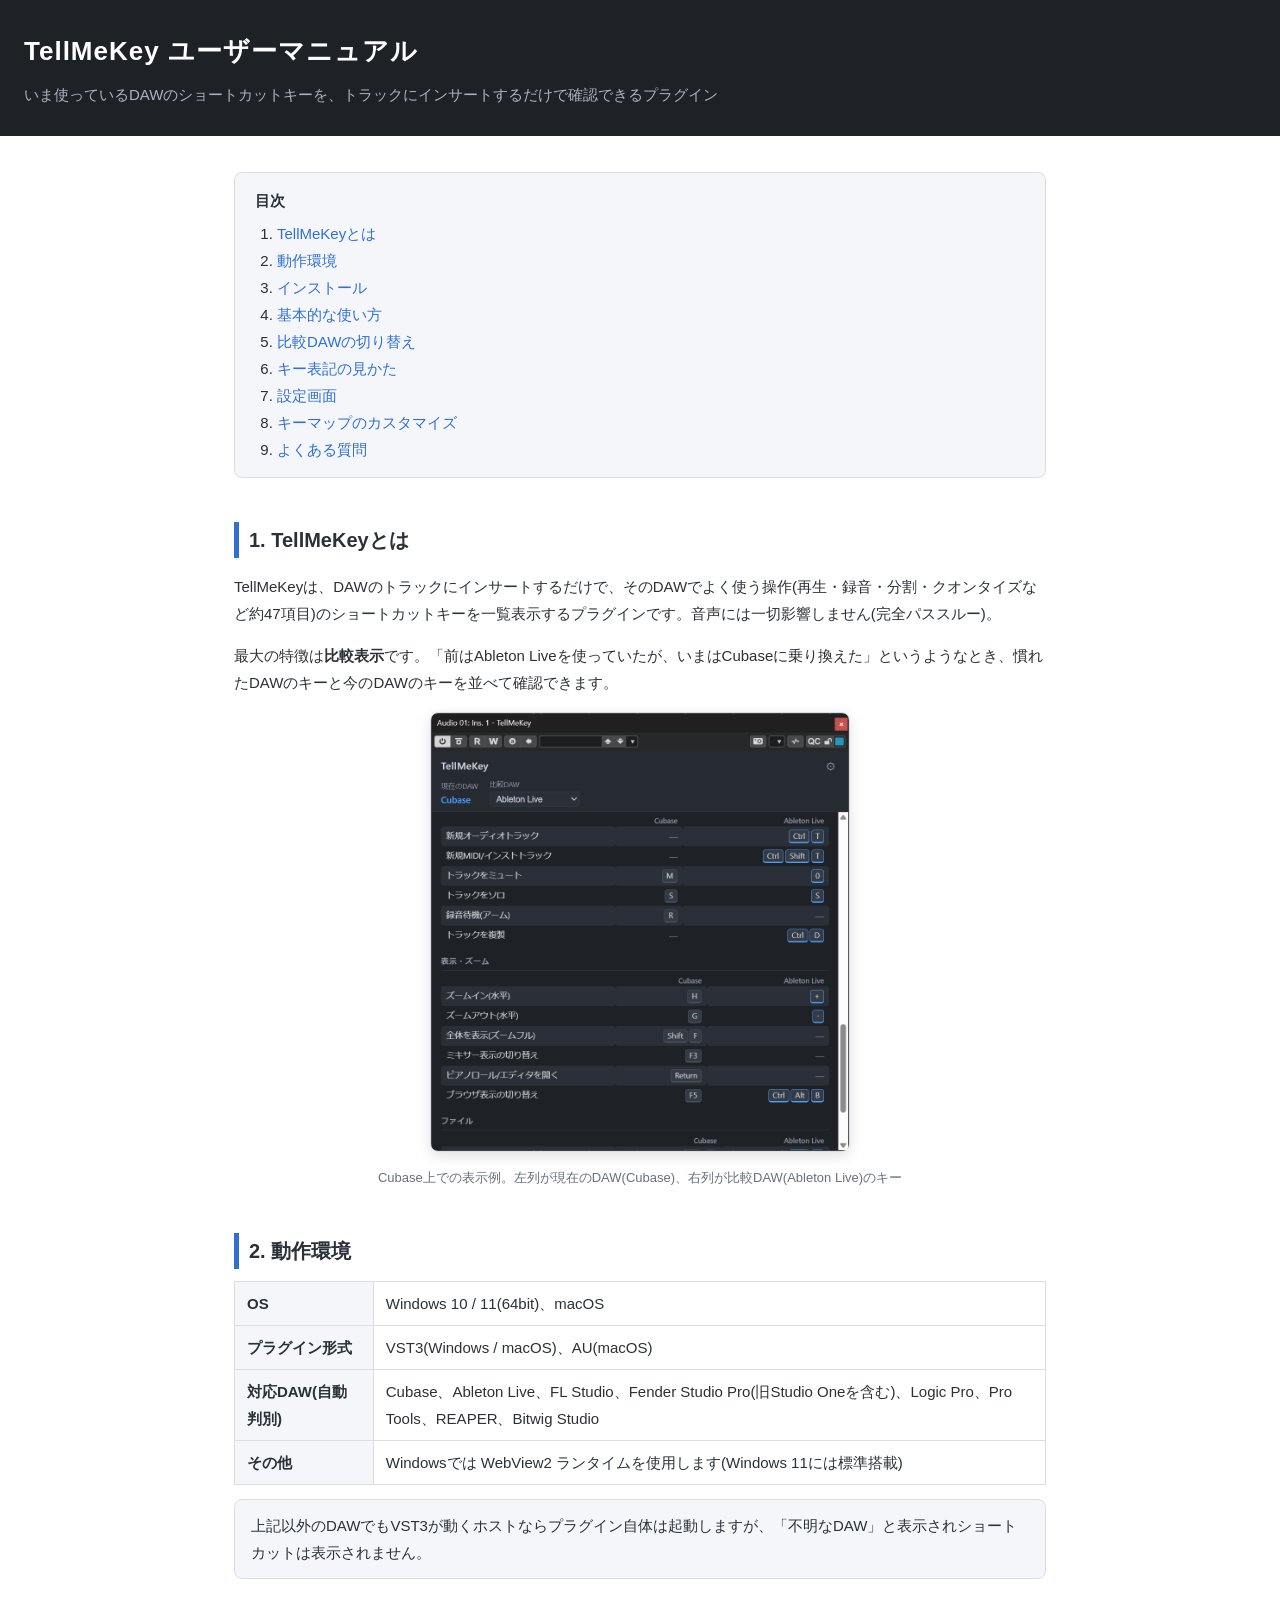
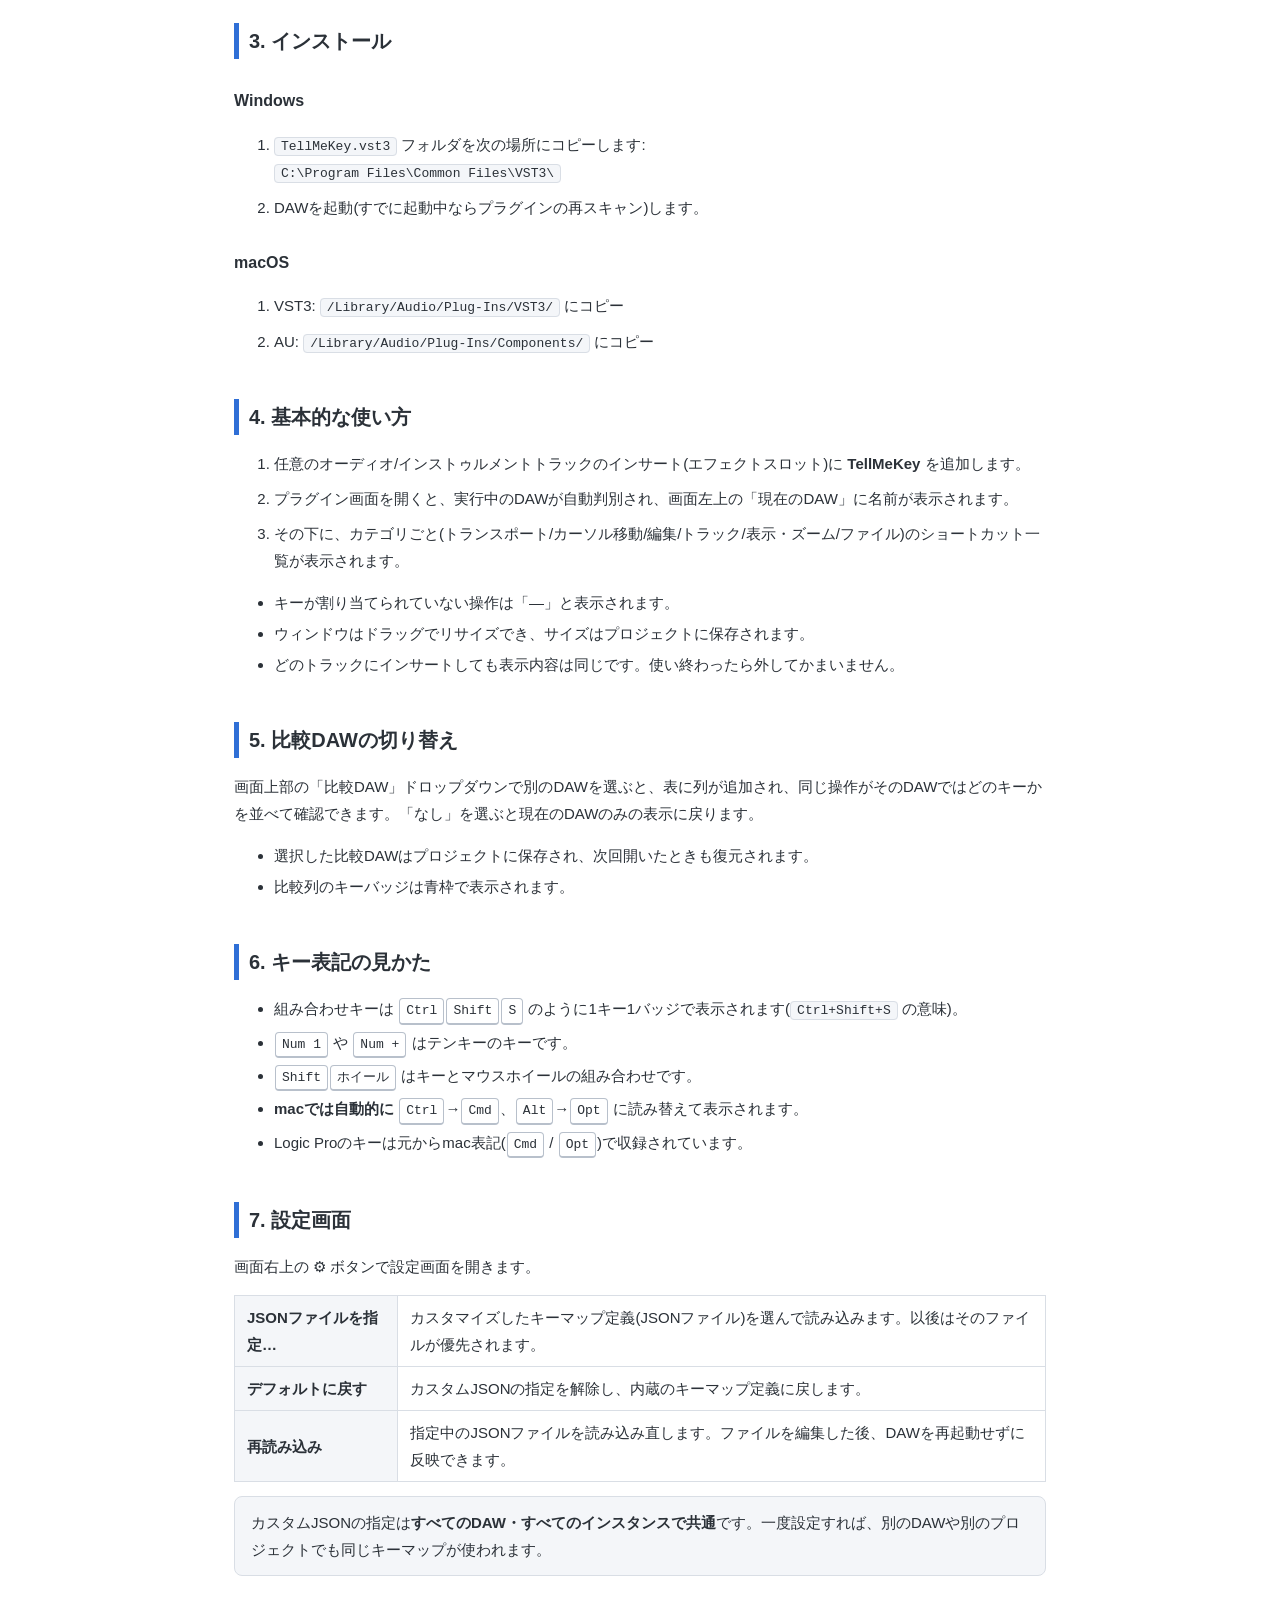
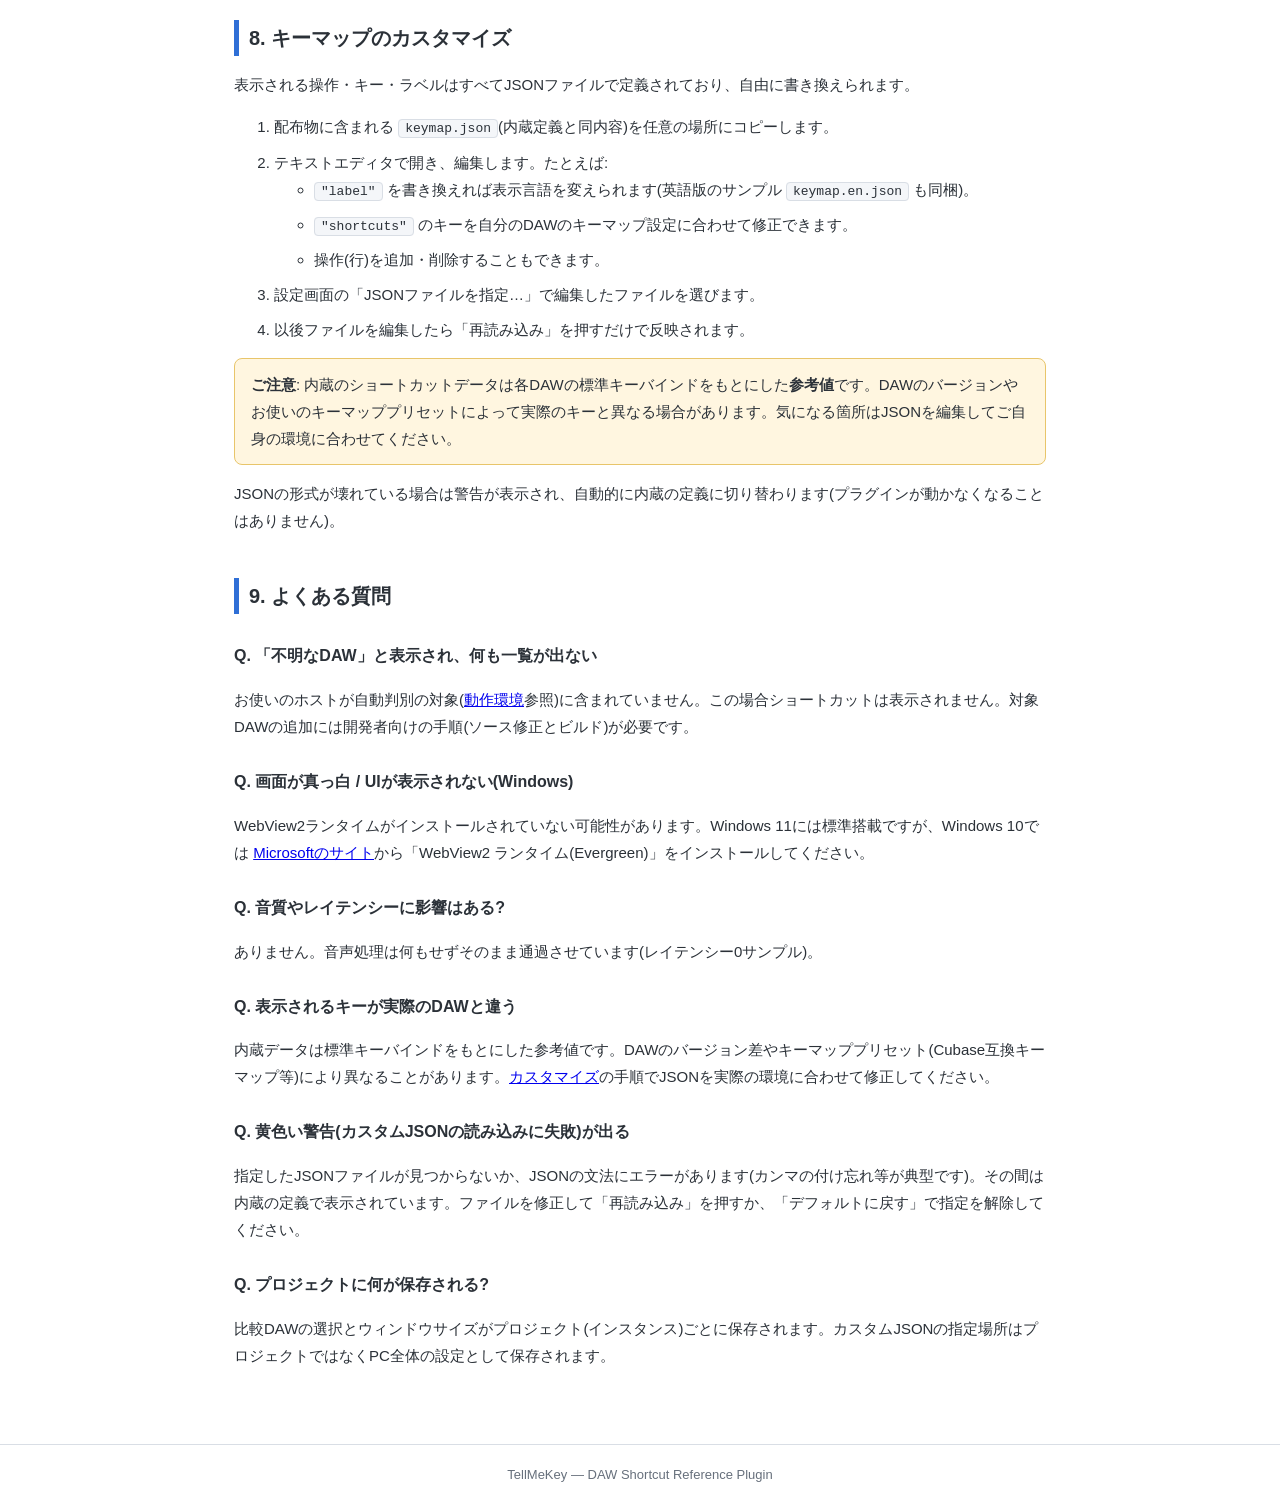
==== manual.html @ 609f8409 "add HTML manual" ====
<!DOCTYPE html>
<html lang="ja">
<head>
<meta charset="utf-8">
<meta name="viewport" content="width=device-width, initial-scale=1">
<title>TellMeKey ユーザーマニュアル</title>
<style>
  :root {
    --accent: #2f6fd6;
    --text: #2b3138;
    --text-dim: #67707c;
    --border: #d9dee5;
    --bg-soft: #f4f6f9;
    --warn-bg: #fff6e0;
    --warn-border: #e8c56a;
  }
  * { box-sizing: border-box; }
  body {
    margin: 0;
    font-family: "Segoe UI", "Hiragino Sans", "Meiryo", sans-serif;
    color: var(--text);
    line-height: 1.8;
    font-size: 15px;
  }
  header {
    background: #1e2126;
    color: #fff;
    padding: 28px 24px;
  }
  header h1 { margin: 0 0 6px; font-size: 26px; letter-spacing: 1px; }
  header p { margin: 0; color: #aab4c0; }
  main { max-width: 860px; margin: 0 auto; padding: 12px 24px 60px; }
  h2 {
    font-size: 20px;
    border-left: 5px solid var(--accent);
    padding-left: 10px;
    margin: 44px 0 12px;
  }
  h3 { font-size: 16px; margin: 28px 0 8px; }
  img.screenshot {
    max-width: 420px;
    width: 100%;
    border: 1px solid var(--border);
    border-radius: 8px;
    box-shadow: 0 4px 14px rgba(0,0,0,.12);
  }
  figure { margin: 16px 0; text-align: center; }
  figcaption { color: var(--text-dim); font-size: 13px; margin-top: 6px; }
  table { border-collapse: collapse; width: 100%; margin: 12px 0; }
  th, td { border: 1px solid var(--border); padding: 8px 12px; text-align: left; }
  th { background: var(--bg-soft); font-weight: 600; }
  code, kbd {
    font-family: Consolas, "Courier New", monospace;
    font-size: 13px;
  }
  code {
    background: var(--bg-soft);
    border: 1px solid var(--border);
    border-radius: 4px;
    padding: 1px 6px;
    word-break: break-all;
  }
  kbd {
    display: inline-block;
    background: #fff;
    border: 1px solid #b8c0cb;
    border-bottom-width: 2px;
    border-radius: 4px;
    padding: 0 6px;
    margin: 0 1px;
  }
  .note {
    background: var(--bg-soft);
    border: 1px solid var(--border);
    border-radius: 8px;
    padding: 12px 16px;
    margin: 14px 0;
  }
  .warn {
    background: var(--warn-bg);
    border: 1px solid var(--warn-border);
    border-radius: 8px;
    padding: 12px 16px;
    margin: 14px 0;
  }
  .steps li { margin-bottom: 8px; }
  ul li { margin-bottom: 4px; }
  nav.toc {
    background: var(--bg-soft);
    border: 1px solid var(--border);
    border-radius: 8px;
    padding: 14px 20px;
    margin-top: 24px;
  }
  nav.toc ol { margin: 6px 0 0; padding-left: 22px; }
  nav.toc a { color: var(--accent); text-decoration: none; }
  nav.toc a:hover { text-decoration: underline; }
  footer {
    border-top: 1px solid var(--border);
    color: var(--text-dim);
    font-size: 13px;
    text-align: center;
    padding: 18px;
  }
</style>
</head>
<body>

<header>
  <h1>TellMeKey ユーザーマニュアル</h1>
  <p>いま使っているDAWのショートカットキーを、トラックにインサートするだけで確認できるプラグイン</p>
</header>

<main>

<nav class="toc">
  <strong>目次</strong>
  <ol>
    <li><a href="#about">TellMeKeyとは</a></li>
    <li><a href="#requirements">動作環境</a></li>
    <li><a href="#install">インストール</a></li>
    <li><a href="#usage">基本的な使い方</a></li>
    <li><a href="#compare">比較DAWの切り替え</a></li>
    <li><a href="#keys">キー表記の見かた</a></li>
    <li><a href="#settings">設定画面</a></li>
    <li><a href="#customize">キーマップのカスタマイズ</a></li>
    <li><a href="#faq">よくある質問</a></li>
  </ol>
</nav>

<h2 id="about">1. TellMeKeyとは</h2>
<p>
TellMeKeyは、DAWのトラックにインサートするだけで、そのDAWでよく使う操作(再生・録音・分割・クオンタイズなど約47項目)のショートカットキーを一覧表示するプラグインです。音声には一切影響しません(完全パススルー)。
</p>
<p>
最大の特徴は<strong>比較表示</strong>です。「前はAbleton Liveを使っていたが、いまはCubaseに乗り換えた」というようなとき、慣れたDAWのキーと今のDAWのキーを並べて確認できます。
</p>

<figure>
  <img class="screenshot" src="ss.png" alt="TellMeKeyの画面。Cubase上で動作し、比較DAWにAbleton Liveを選択した状態">
  <figcaption>Cubase上での表示例。左列が現在のDAW(Cubase)、右列が比較DAW(Ableton Live)のキー</figcaption>
</figure>

<h2 id="requirements">2. 動作環境</h2>
<table>
  <tr><th>OS</th><td>Windows 10 / 11(64bit)、macOS</td></tr>
  <tr><th>プラグイン形式</th><td>VST3(Windows / macOS)、AU(macOS)</td></tr>
  <tr><th>対応DAW(自動判別)</th><td>Cubase、Ableton Live、FL Studio、Fender Studio Pro(旧Studio Oneを含む)、Logic Pro、Pro Tools、REAPER、Bitwig Studio</td></tr>
  <tr><th>その他</th><td>Windowsでは WebView2 ランタイムを使用します(Windows 11には標準搭載)</td></tr>
</table>
<p class="note">
上記以外のDAWでもVST3が動くホストならプラグイン自体は起動しますが、「不明なDAW」と表示されショートカットは表示されません。
</p>

<h2 id="install">3. インストール</h2>
<h3>Windows</h3>
<ol class="steps">
  <li><code>TellMeKey.vst3</code> フォルダを次の場所にコピーします:<br>
      <code>C:\Program Files\Common Files\VST3\</code></li>
  <li>DAWを起動(すでに起動中ならプラグインの再スキャン)します。</li>
</ol>
<h3>macOS</h3>
<ol class="steps">
  <li>VST3: <code>/Library/Audio/Plug-Ins/VST3/</code> にコピー</li>
  <li>AU: <code>/Library/Audio/Plug-Ins/Components/</code> にコピー</li>
</ol>

<h2 id="usage">4. 基本的な使い方</h2>
<ol class="steps">
  <li>任意のオーディオ/インストゥルメントトラックのインサート(エフェクトスロット)に <strong>TellMeKey</strong> を追加します。</li>
  <li>プラグイン画面を開くと、実行中のDAWが自動判別され、画面左上の「現在のDAW」に名前が表示されます。</li>
  <li>その下に、カテゴリごと(トランスポート/カーソル移動/編集/トラック/表示・ズーム/ファイル)のショートカット一覧が表示されます。</li>
</ol>
<ul>
  <li>キーが割り当てられていない操作は「—」と表示されます。</li>
  <li>ウィンドウはドラッグでリサイズでき、サイズはプロジェクトに保存されます。</li>
  <li>どのトラックにインサートしても表示内容は同じです。使い終わったら外してかまいません。</li>
</ul>

<h2 id="compare">5. 比較DAWの切り替え</h2>
<p>
画面上部の「比較DAW」ドロップダウンで別のDAWを選ぶと、表に列が追加され、同じ操作がそのDAWではどのキーかを並べて確認できます。「なし」を選ぶと現在のDAWのみの表示に戻ります。
</p>
<ul>
  <li>選択した比較DAWはプロジェクトに保存され、次回開いたときも復元されます。</li>
  <li>比較列のキーバッジは青枠で表示されます。</li>
</ul>

<h2 id="keys">6. キー表記の見かた</h2>
<ul>
  <li>組み合わせキーは <kbd>Ctrl</kbd><kbd>Shift</kbd><kbd>S</kbd> のように1キー1バッジで表示されます(<code>Ctrl+Shift+S</code> の意味)。</li>
  <li><kbd>Num 1</kbd> や <kbd>Num +</kbd> はテンキーのキーです。</li>
  <li><kbd>Shift</kbd><kbd>ホイール</kbd> はキーとマウスホイールの組み合わせです。</li>
  <li><strong>macでは自動的に</strong> <kbd>Ctrl</kbd>→<kbd>Cmd</kbd>、<kbd>Alt</kbd>→<kbd>Opt</kbd> に読み替えて表示されます。</li>
  <li>Logic Proのキーは元からmac表記(<kbd>Cmd</kbd> / <kbd>Opt</kbd>)で収録されています。</li>
</ul>

<h2 id="settings">7. 設定画面</h2>
<p>画面右上の ⚙ ボタンで設定画面を開きます。</p>
<table>
  <tr><th>JSONファイルを指定…</th><td>カスタマイズしたキーマップ定義(JSONファイル)を選んで読み込みます。以後はそのファイルが優先されます。</td></tr>
  <tr><th>デフォルトに戻す</th><td>カスタムJSONの指定を解除し、内蔵のキーマップ定義に戻します。</td></tr>
  <tr><th>再読み込み</th><td>指定中のJSONファイルを読み込み直します。ファイルを編集した後、DAWを再起動せずに反映できます。</td></tr>
</table>
<p class="note">
カスタムJSONの指定は<strong>すべてのDAW・すべてのインスタンスで共通</strong>です。一度設定すれば、別のDAWや別のプロジェクトでも同じキーマップが使われます。
</p>

<h2 id="customize">8. キーマップのカスタマイズ</h2>
<p>
表示される操作・キー・ラベルはすべてJSONファイルで定義されており、自由に書き換えられます。
</p>
<ol class="steps">
  <li>配布物に含まれる <code>keymap.json</code>(内蔵定義と同内容)を任意の場所にコピーします。</li>
  <li>テキストエディタで開き、編集します。たとえば:
    <ul>
      <li><code>"label"</code> を書き換えれば表示言語を変えられます(英語版のサンプル <code>keymap.en.json</code> も同梱)。</li>
      <li><code>"shortcuts"</code> のキーを自分のDAWのキーマップ設定に合わせて修正できます。</li>
      <li>操作(行)を追加・削除することもできます。</li>
    </ul>
  </li>
  <li>設定画面の「JSONファイルを指定…」で編集したファイルを選びます。</li>
  <li>以後ファイルを編集したら「再読み込み」を押すだけで反映されます。</li>
</ol>
<p class="warn">
<strong>ご注意</strong>: 内蔵のショートカットデータは各DAWの標準キーバインドをもとにした<strong>参考値</strong>です。DAWのバージョンやお使いのキーマッププリセットによって実際のキーと異なる場合があります。気になる箇所はJSONを編集してご自身の環境に合わせてください。
</p>
<p>
JSONの形式が壊れている場合は警告が表示され、自動的に内蔵の定義に切り替わります(プラグインが動かなくなることはありません)。
</p>

<h2 id="faq">9. よくある質問</h2>

<h3>Q. 「不明なDAW」と表示され、何も一覧が出ない</h3>
<p>
お使いのホストが自動判別の対象(<a href="#requirements">動作環境</a>参照)に含まれていません。この場合ショートカットは表示されません。対象DAWの追加には開発者向けの手順(ソース修正とビルド)が必要です。
</p>

<h3>Q. 画面が真っ白 / UIが表示されない(Windows)</h3>
<p>
WebView2ランタイムがインストールされていない可能性があります。Windows 11には標準搭載ですが、Windows 10では
<a href="https://developer.microsoft.com/microsoft-edge/webview2/">Microsoftのサイト</a>から「WebView2 ランタイム(Evergreen)」をインストールしてください。
</p>

<h3>Q. 音質やレイテンシーに影響はある?</h3>
<p>
ありません。音声処理は何もせずそのまま通過させています(レイテンシー0サンプル)。
</p>

<h3>Q. 表示されるキーが実際のDAWと違う</h3>
<p>
内蔵データは標準キーバインドをもとにした参考値です。DAWのバージョン差やキーマッププリセット(Cubase互換キーマップ等)により異なることがあります。<a href="#customize">カスタマイズ</a>の手順でJSONを実際の環境に合わせて修正してください。
</p>

<h3>Q. 黄色い警告(カスタムJSONの読み込みに失敗)が出る</h3>
<p>
指定したJSONファイルが見つからないか、JSONの文法にエラーがあります(カンマの付け忘れ等が典型です)。その間は内蔵の定義で表示されています。ファイルを修正して「再読み込み」を押すか、「デフォルトに戻す」で指定を解除してください。
</p>

<h3>Q. プロジェクトに何が保存される?</h3>
<p>
比較DAWの選択とウィンドウサイズがプロジェクト(インスタンス)ごとに保存されます。カスタムJSONの指定場所はプロジェクトではなくPC全体の設定として保存されます。
</p>

</main>

<footer>
  TellMeKey — DAW Shortcut Reference Plugin
</footer>

</body>
</html>
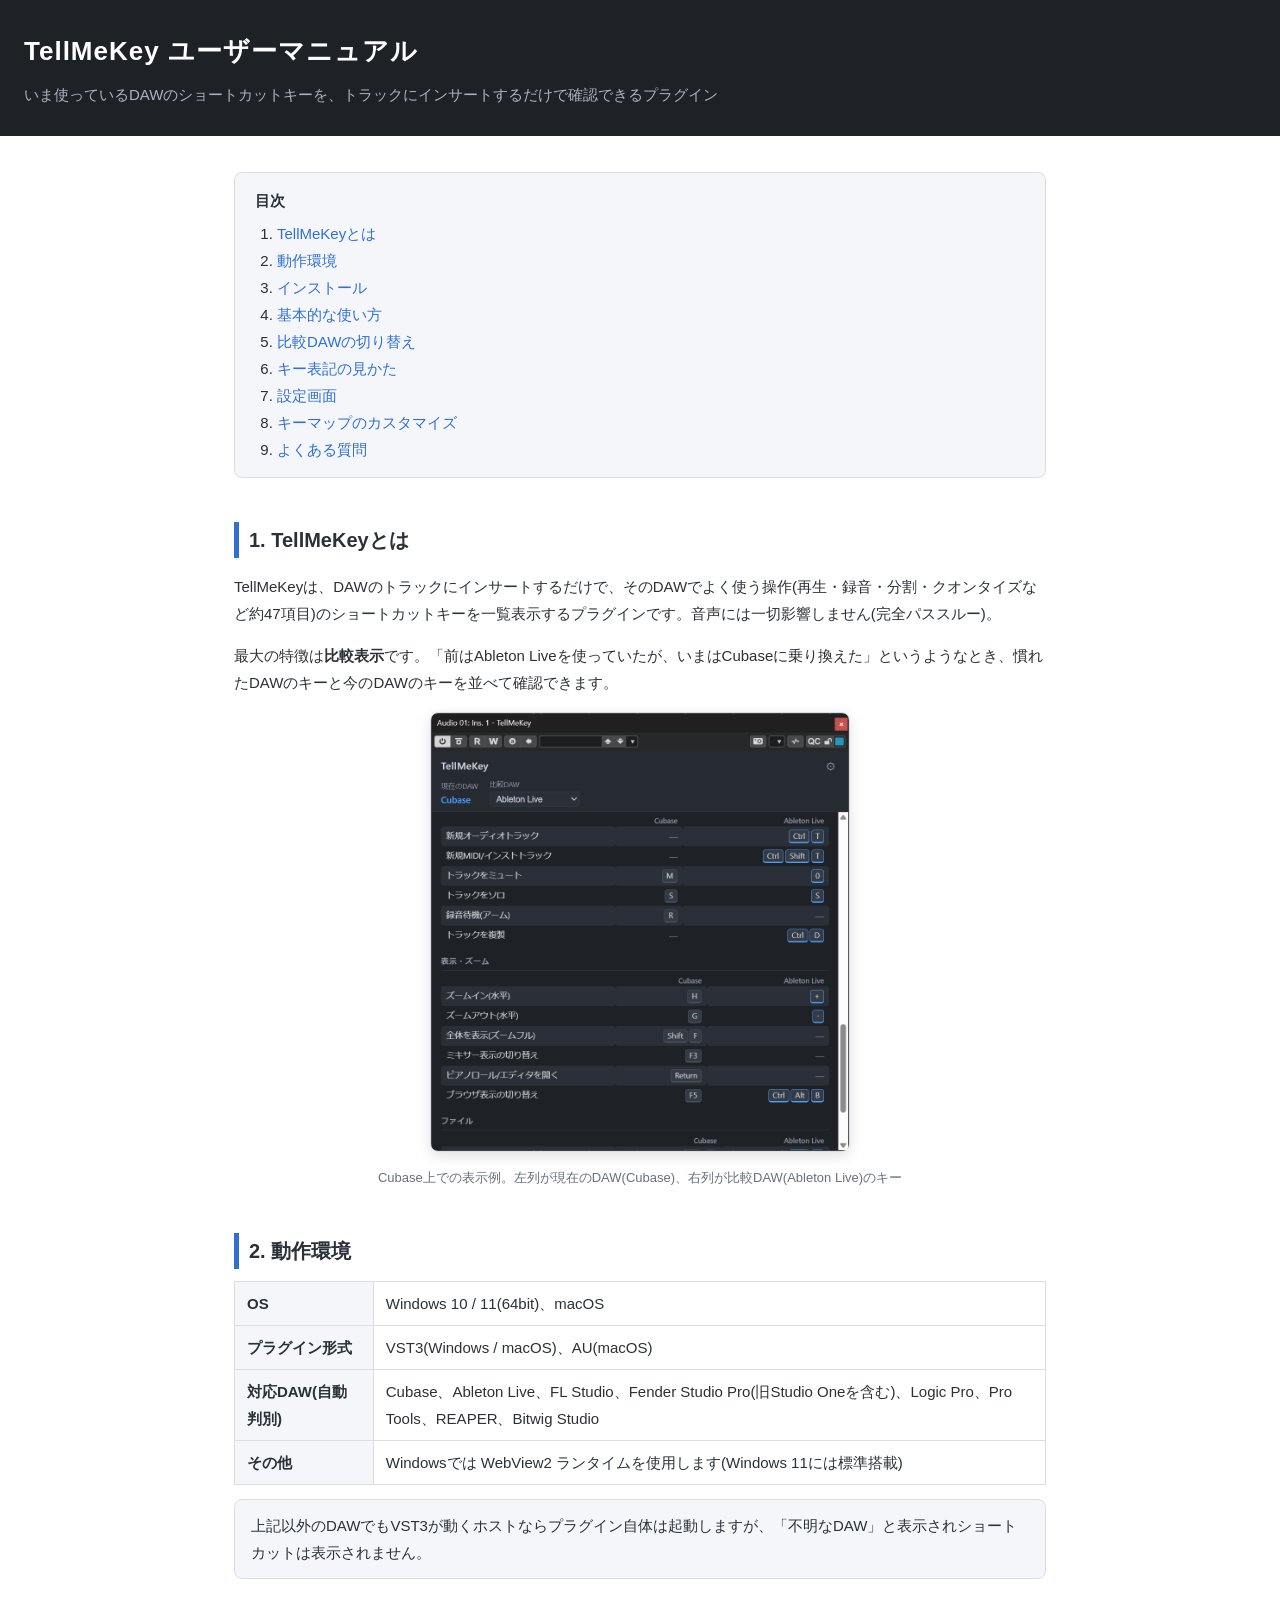
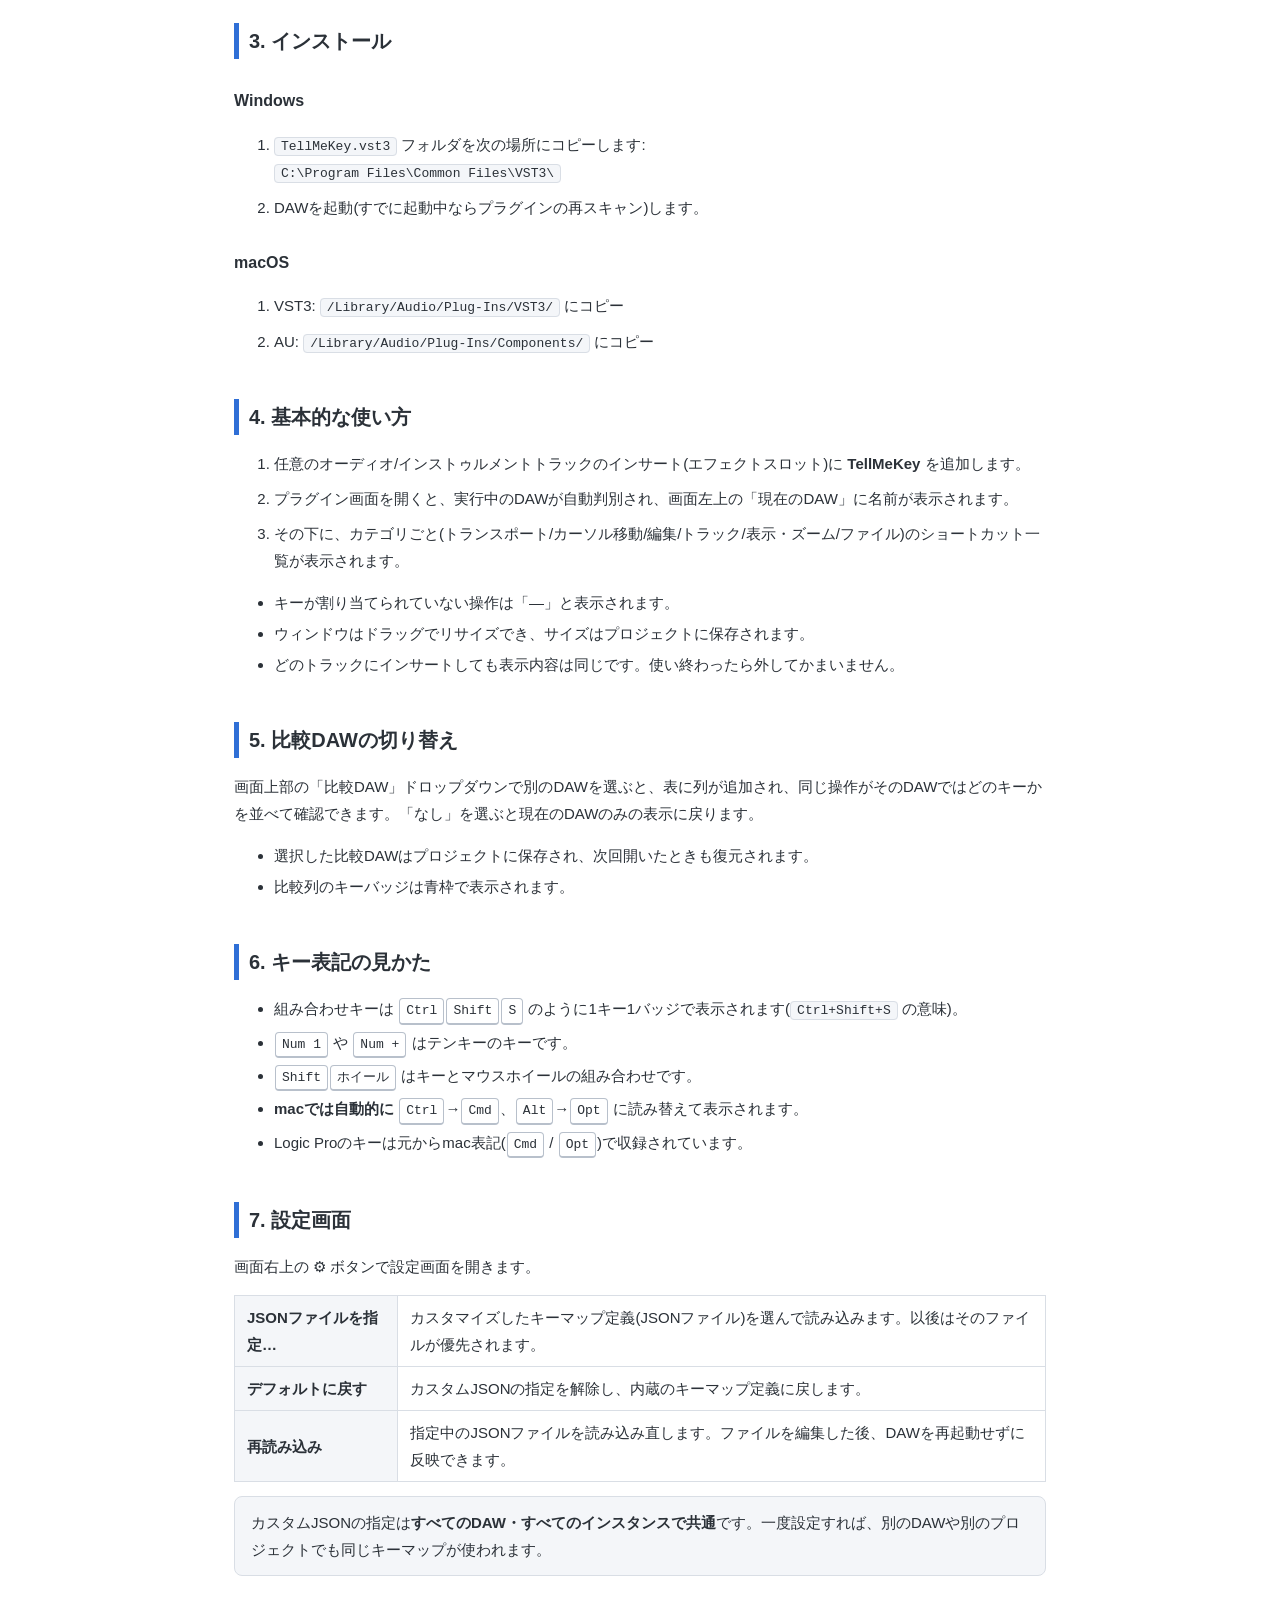
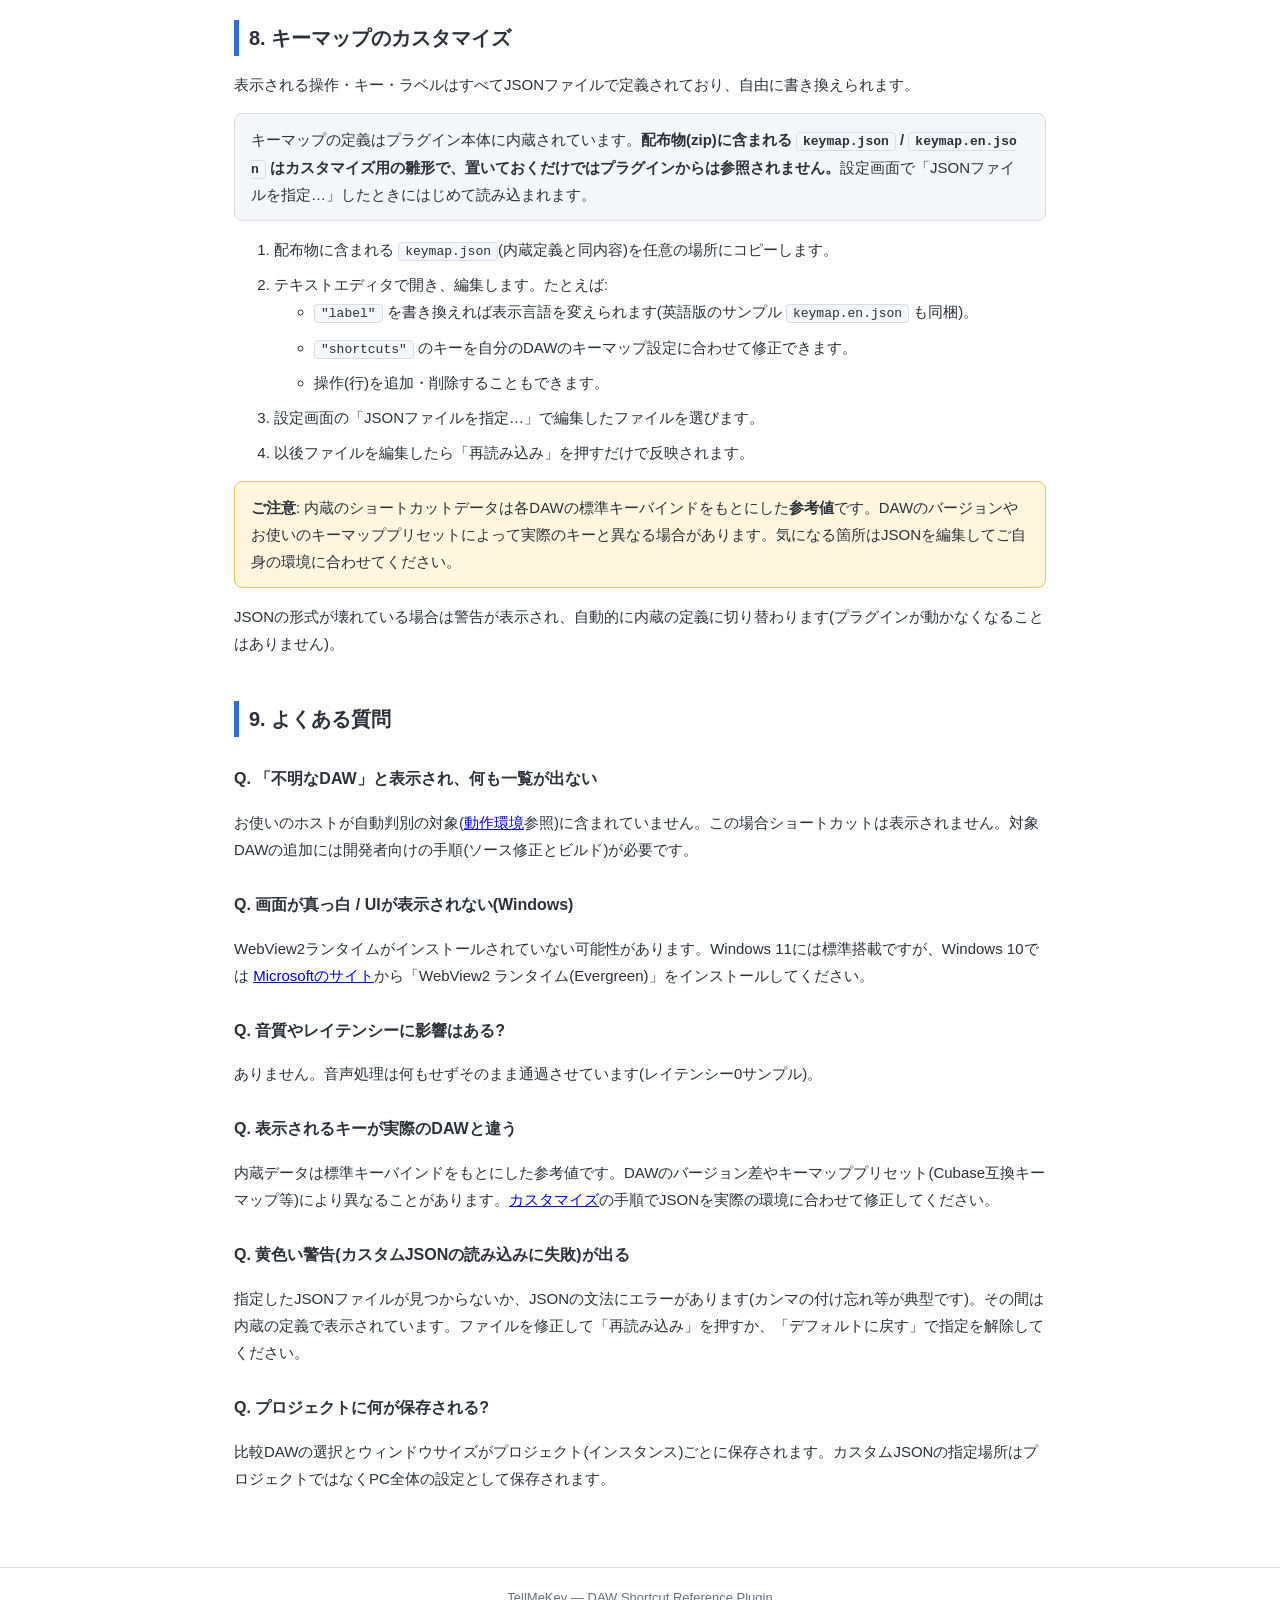
==== commit 34ea0f74: "modify description" ====
--- a/manual.html
+++ b/manual.html
@@ -210,6 +210,9 @@
 <p>
 表示される操作・キー・ラベルはすべてJSONファイルで定義されており、自由に書き換えられます。
 </p>
+<p class="note">
+キーマップの定義はプラグイン本体に内蔵されています。<strong>配布物(zip)に含まれる <code>keymap.json</code> / <code>keymap.en.json</code> はカスタマイズ用の雛形で、置いておくだけではプラグインからは参照されません。</strong>設定画面で「JSONファイルを指定…」したときにはじめて読み込まれます。
+</p>
 <ol class="steps">
   <li>配布物に含まれる <code>keymap.json</code>(内蔵定義と同内容)を任意の場所にコピーします。</li>
   <li>テキストエディタで開き、編集します。たとえば:
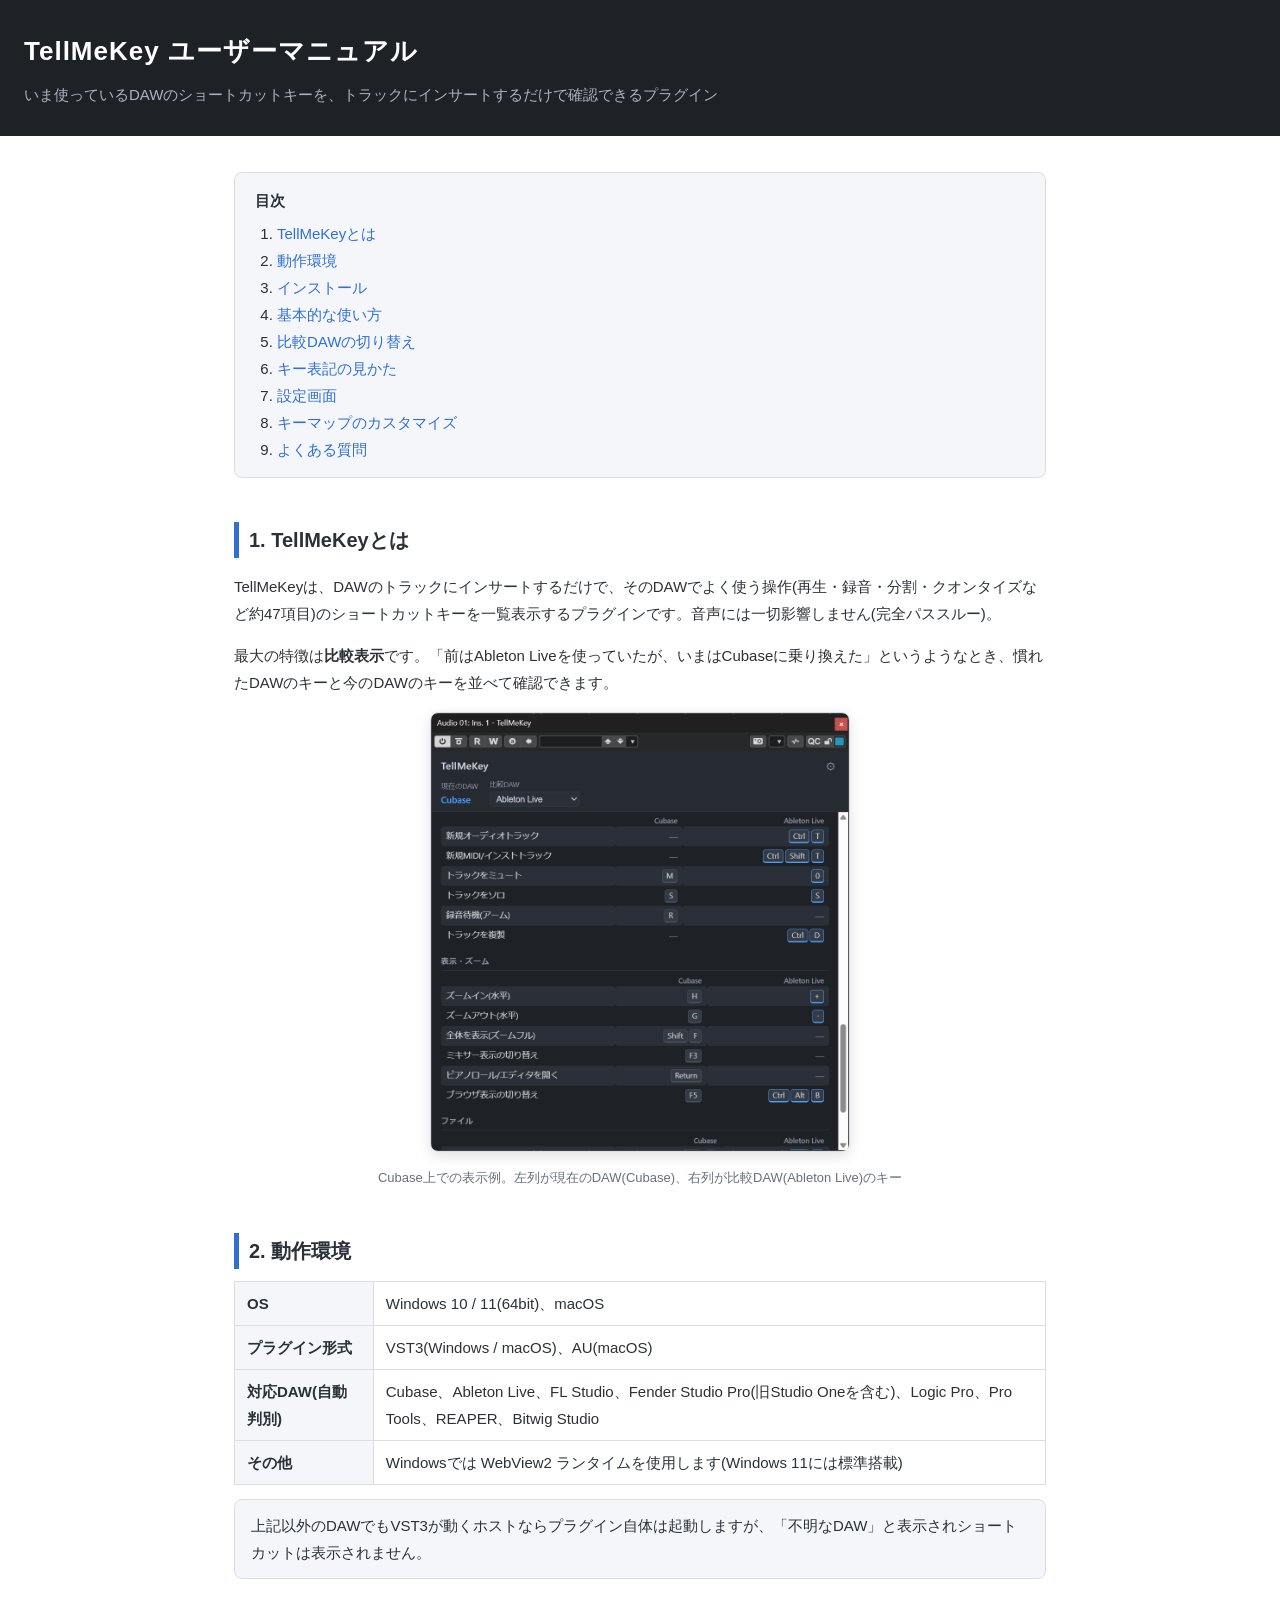
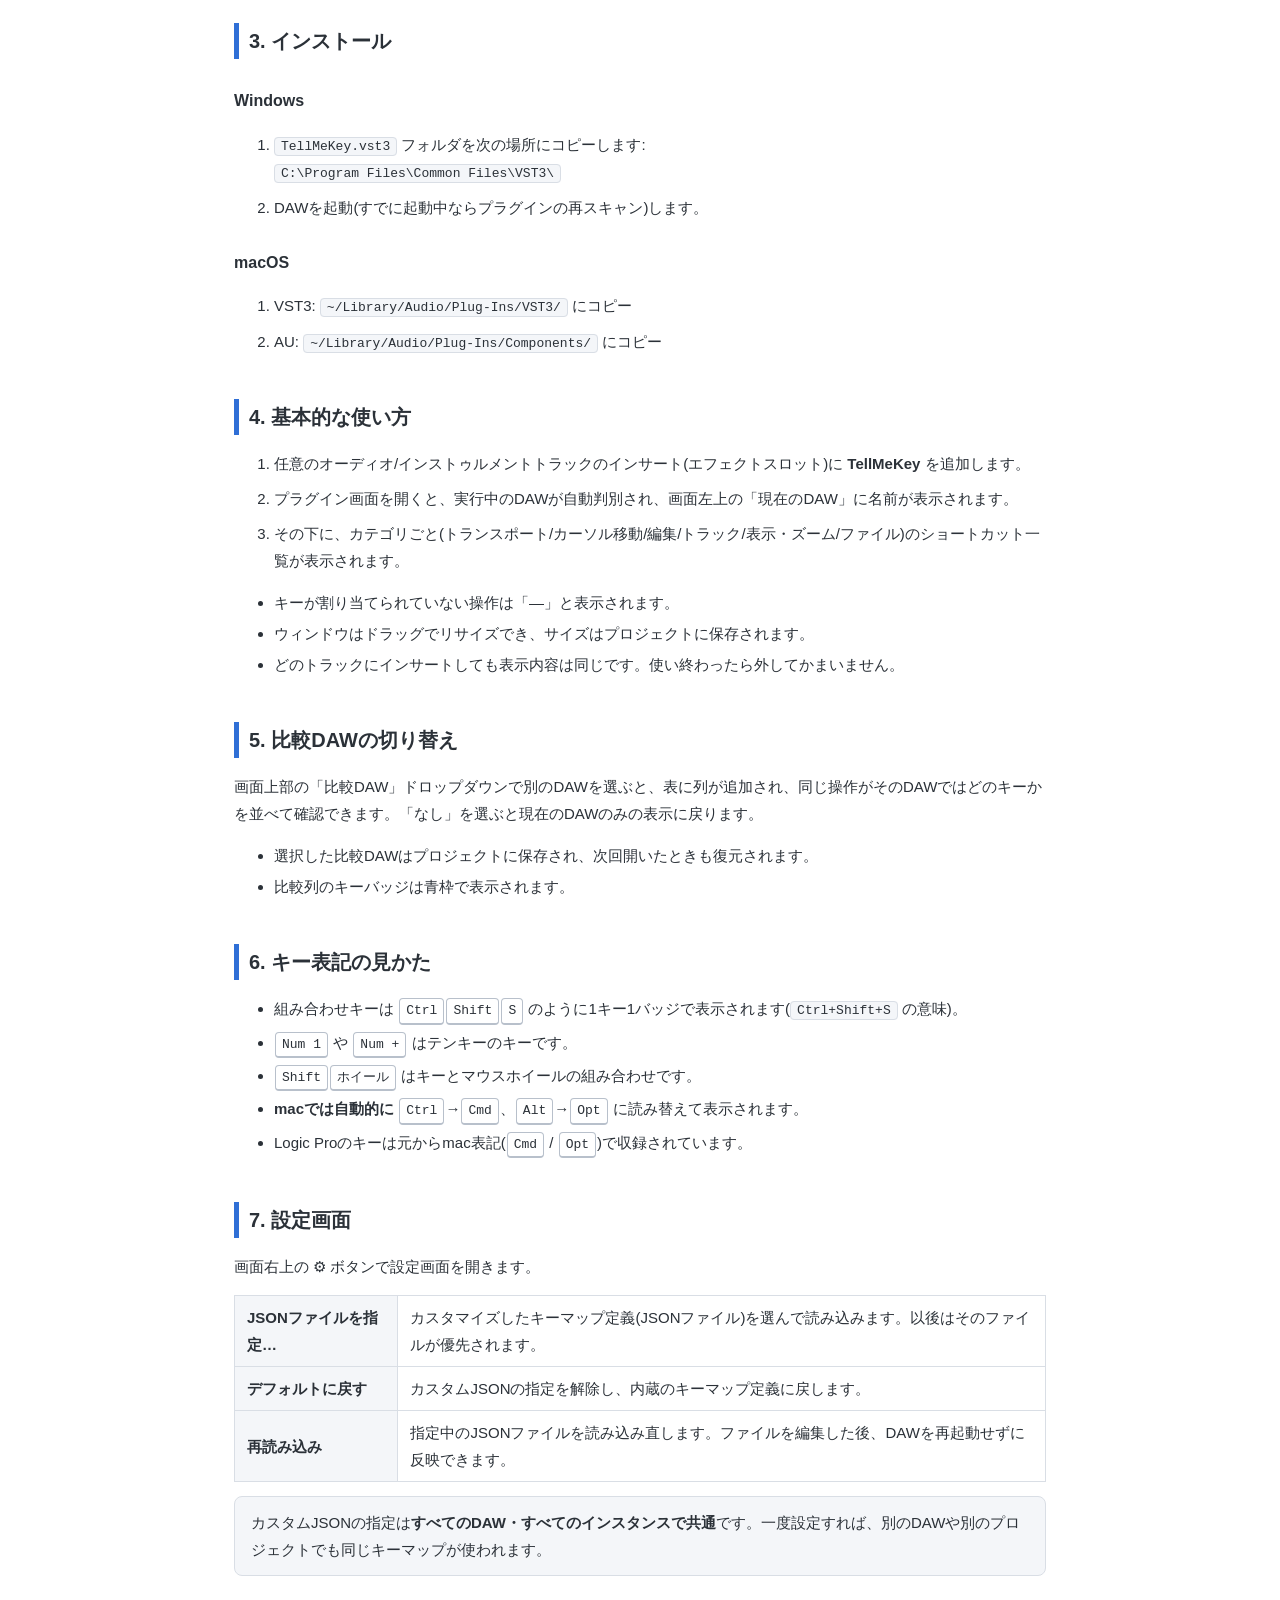
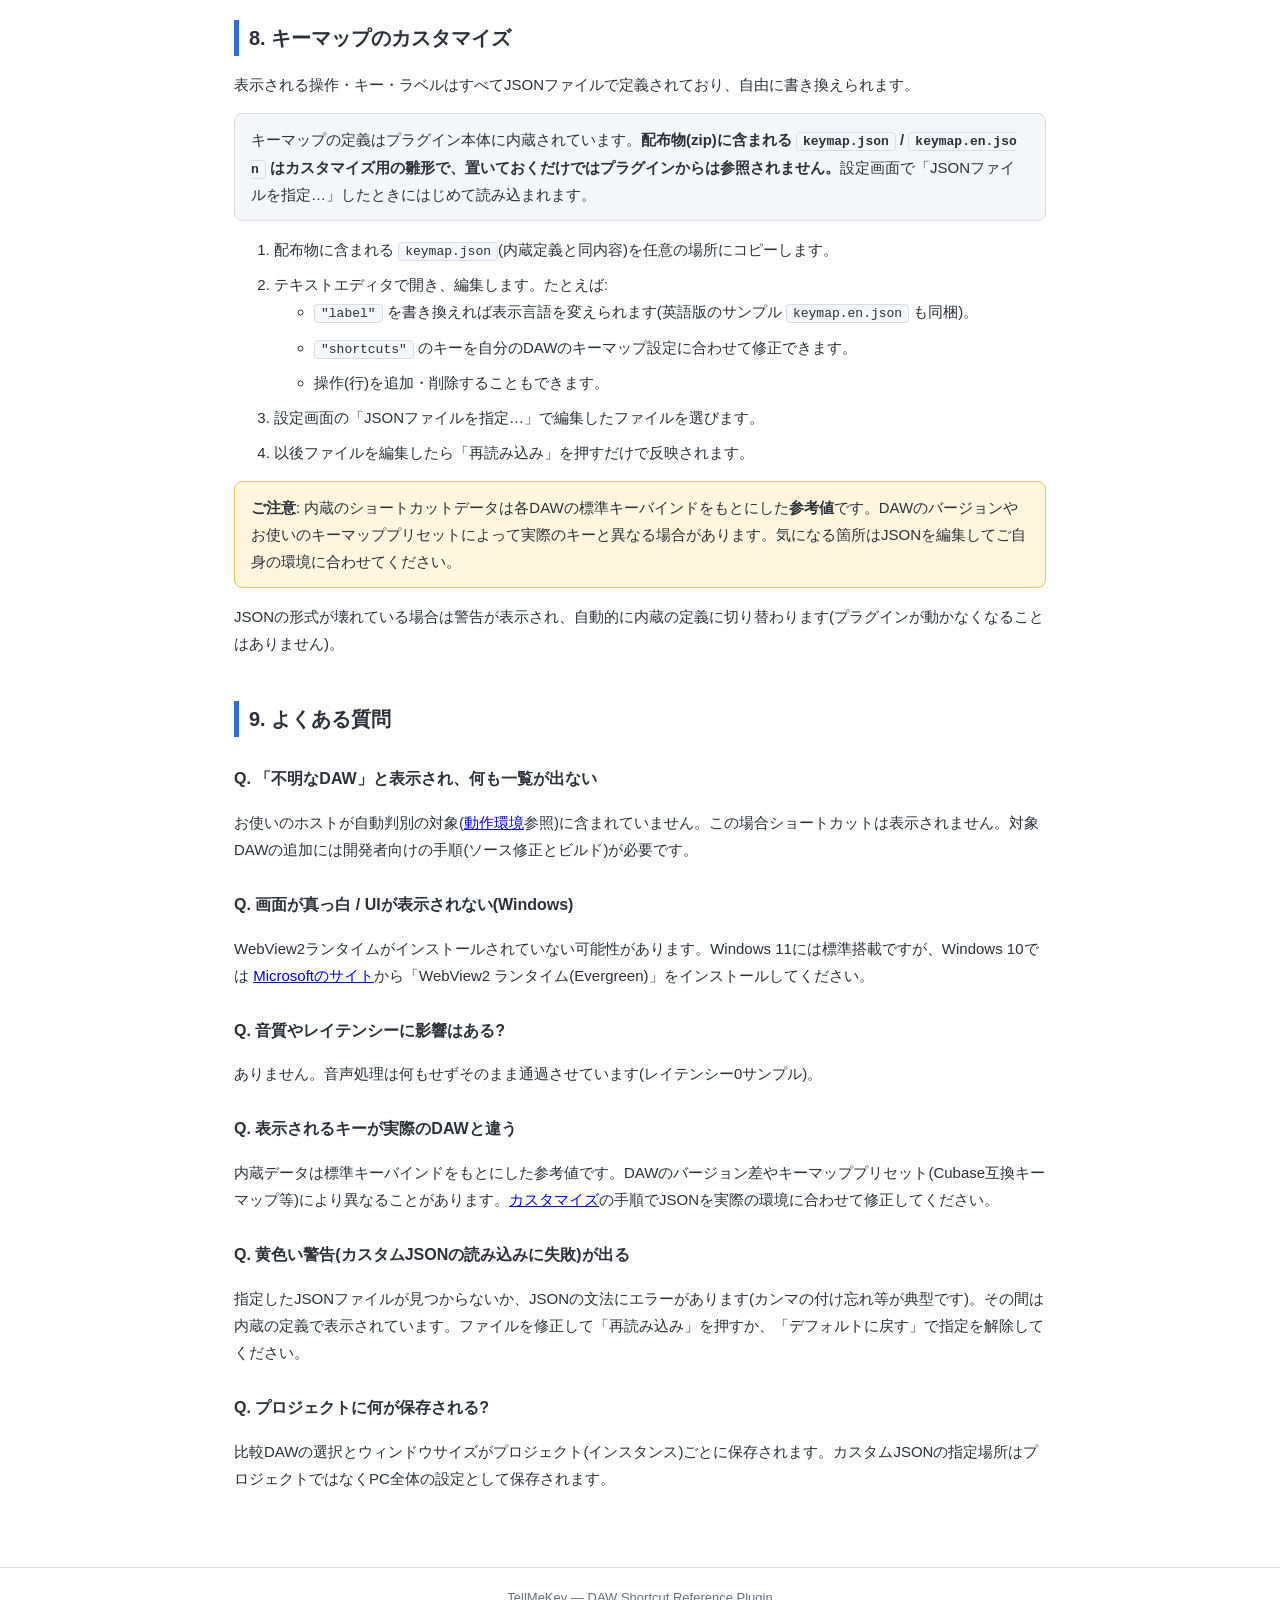
==== commit d63e6fb0: "Release 1.0.3" ====
--- a/manual.html
+++ b/manual.html
@@ -161,8 +161,8 @@
 </ol>
 <h3>macOS</h3>
 <ol class="steps">
-  <li>VST3: <code>/Library/Audio/Plug-Ins/VST3/</code> にコピー</li>
-  <li>AU: <code>/Library/Audio/Plug-Ins/Components/</code> にコピー</li>
+  <li>VST3: <code>~/Library/Audio/Plug-Ins/VST3/</code> にコピー</li>
+  <li>AU: <code>~/Library/Audio/Plug-Ins/Components/</code> にコピー</li>
 </ol>
 
 <h2 id="usage">4. 基本的な使い方</h2>
